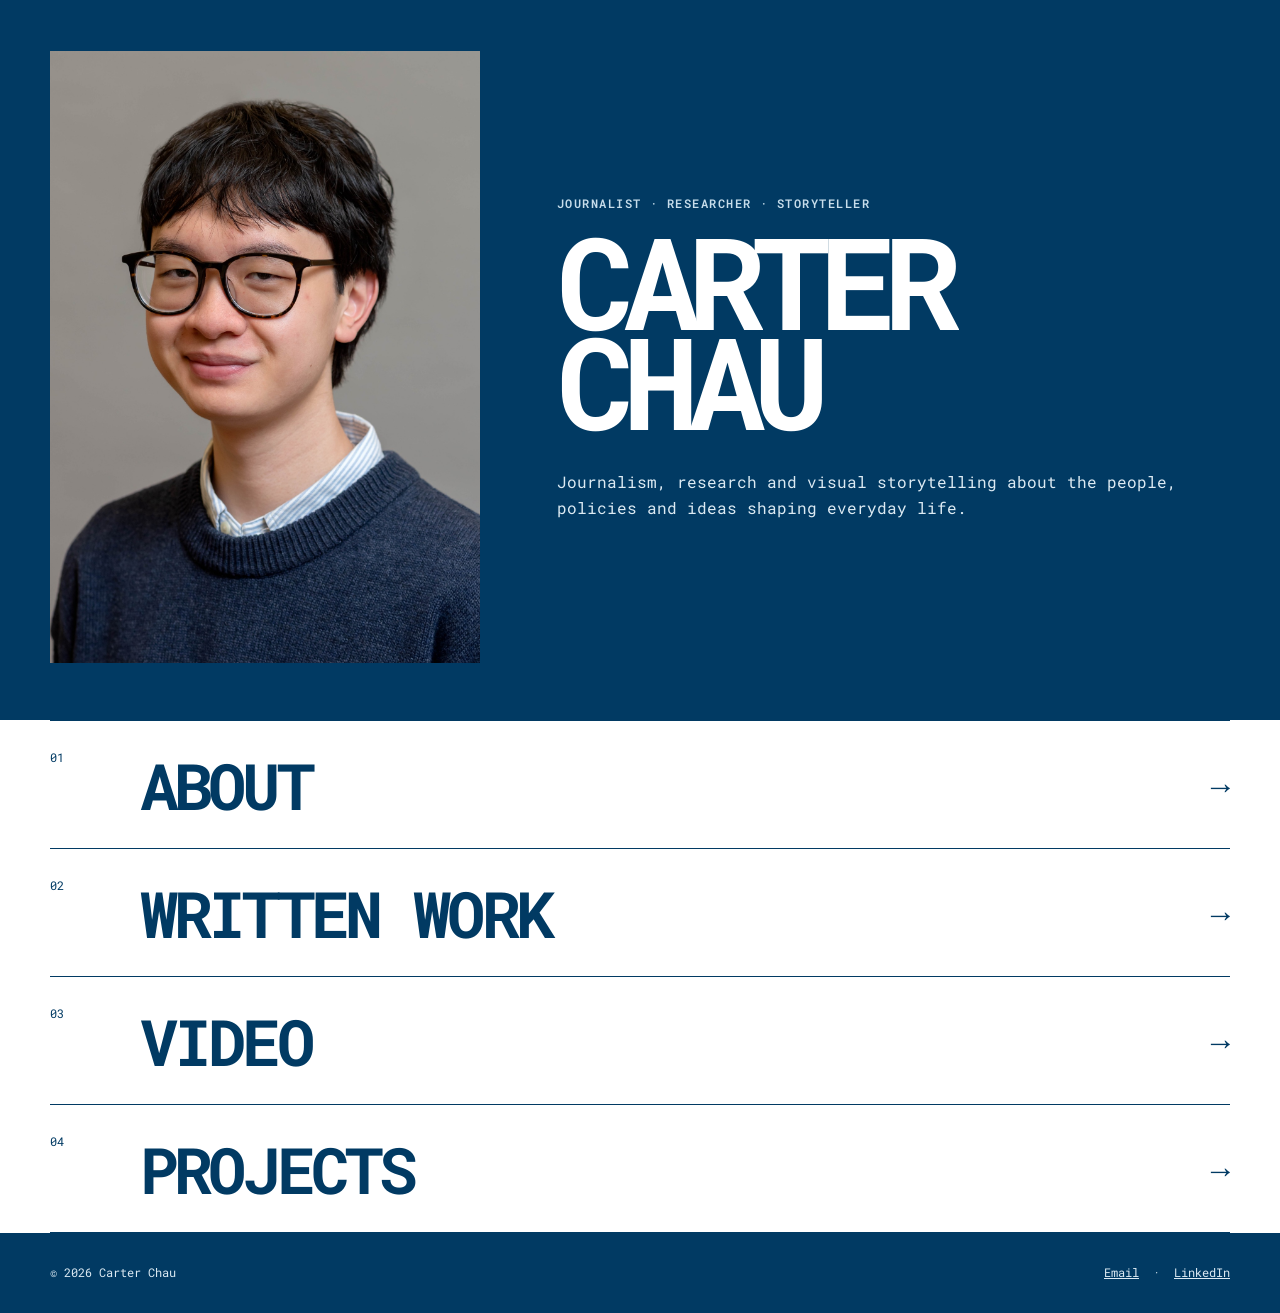
==== index.html @ d9dd0b26 "Add files via upload" ====
<!doctype html><html lang="en"><head><meta charset="utf-8"><meta name="viewport" content="width=device-width,initial-scale=1"><meta name="description" content="Carter Chau — journalism, research, video and visual storytelling."><title>Home | Carter Chau</title><link rel="preconnect" href="https://fonts.googleapis.com"><link rel="preconnect" href="https://fonts.gstatic.com" crossorigin><link href="https://fonts.googleapis.com/css2?family=Roboto+Mono:wght@400;500;600;700&display=swap" rel="stylesheet"><link rel="stylesheet" href="style.css"></head><body class="home-page"><main><section class="home-hero"><div class="wrap home-hero-grid"><div class="home-photo-wrap"><img class="home-headshot" src="assets/headshot.jpg" alt="Portrait of Carter Chau"></div><div class="home-name"><p class="home-kicker">Journalist · Researcher · Storyteller</p><h1><span>CARTER</span><span>CHAU</span></h1><p class="home-intro">Journalism, research and visual storytelling about the people, policies and ideas shaping everyday life.</p></div></div></section><nav class="home-index" aria-label="Explore Carter Chau's portfolio"><div class="wrap"><a href="about.html"><span class="index-num">01</span><span class="index-title">ABOUT</span><span class="index-arrow">→</span></a><a href="written-work.html"><span class="index-num">02</span><span class="index-title">WRITTEN WORK</span><span class="index-arrow">→</span></a><a href="video.html"><span class="index-num">03</span><span class="index-title">VIDEO</span><span class="index-arrow">→</span></a><a href="projects.html"><span class="index-num">04</span><span class="index-title">PROJECTS</span><span class="index-arrow">→</span></a></div></nav></main><footer class="site-footer home-footer"><div class="wrap footer-row"><span>© <span data-year></span> Carter Chau</span><span><a href="mailto:carterchau2028@u.northwestern.edu">Email</a> &nbsp;·&nbsp; <a href="https://www.linkedin.com/in/carter-chau-729b9a282" target="_blank" rel="noopener noreferrer">LinkedIn</a></span></div></footer><script src="script.js"></script></body></html>
---- style.css ----
:root{--blue:#013A63;--blue2:#02578f;--ink:#111820;--muted:#66727b;--line:#ccd7df;--paper:#fff;--wash:#f1f6f9;--max:1180px}*{box-sizing:border-box}html{scroll-behavior:smooth}body{margin:0;background:var(--paper);color:var(--ink);font-family:'Roboto Mono',monospace;line-height:1.6}a{color:inherit}.wrap{width:min(calc(100% - 48px),var(--max));margin:auto}.site-header{border-bottom:1px solid var(--blue);background:#fff;position:sticky;top:0;z-index:10}.nav{min-height:72px;display:flex;align-items:center;justify-content:space-between;gap:30px}.brand{font-weight:700;letter-spacing:-.04em;text-decoration:none;color:var(--blue);font-size:1.25rem}.nav-links{display:flex;gap:25px;flex-wrap:wrap}.nav-links a{text-decoration:none;font-size:.82rem;color:#3d4850}.nav-links a:hover,.nav-links a.active{color:var(--blue);text-decoration:underline;text-underline-offset:6px}main{min-height:70vh}.eyebrow{text-transform:uppercase;letter-spacing:.14em;font-size:.72rem;font-weight:700;color:var(--blue)}h1,h2,h3{font-family:'Roboto Mono',monospace;line-height:1.08;margin-top:0;letter-spacing:-.045em}h1{font-size:clamp(2.7rem,6vw,5.3rem);max-width:900px;margin-bottom:25px;font-weight:700}h2{font-size:clamp(2rem,4vw,3.1rem);font-weight:700}h3{font-size:1.35rem}.hero{padding:96px 0 80px;background:var(--wash)}.dek{font-size:1.12rem;color:#4f5c65;max-width:720px}.section{padding:70px 0;border-top:1px solid var(--blue)}.section-head{display:flex;justify-content:space-between;gap:25px;align-items:end;margin-bottom:35px}.section-head p{max-width:560px;color:var(--muted);margin:0}.text-link{color:var(--blue);font-weight:700;text-decoration:none}.work-list{border-top:2px solid var(--blue)}.work-item{display:grid;grid-template-columns:150px 1fr auto;gap:28px;padding:28px 0;border-bottom:1px solid var(--line);text-decoration:none;align-items:start}.work-item:hover h3{color:var(--blue)}.meta{font-size:.72rem;text-transform:uppercase;letter-spacing:.08em;color:var(--blue)}.work-item h3{margin:0 0 8px}.work-item p{margin:0;color:var(--muted);max-width:720px}.arrow{color:var(--blue);font-size:1.3rem}.prose{font-size:1.03rem;max-width:820px}.prose p{margin:0 0 1.5em}.contact-row{display:flex;gap:12px;flex-wrap:wrap;margin-top:34px}.button{display:inline-block;border:1px solid var(--blue);color:var(--blue);padding:10px 15px;text-decoration:none;font-size:.82rem;font-weight:600}.button:hover{background:var(--blue);color:#fff}.page-head{padding:72px 0 45px;border-bottom:1px solid var(--blue);background:var(--wash)}.page-head h1{font-size:clamp(2.6rem,5vw,4.5rem);margin-bottom:15px;color:var(--blue)}.grid2{display:grid;grid-template-columns:1fr 1fr;gap:34px}.project-card{border-top:4px solid var(--blue);padding-top:20px}.project-card img{width:100%;display:block;margin-bottom:20px;border:1px solid var(--line)}.project-card p{color:var(--muted)}.video-grid{display:grid;grid-template-columns:1.6fr .8fr;gap:38px;align-items:start}.video-frame{width:100%;aspect-ratio:16/9;border:0;background:#111}.short-frame{width:100%;aspect-ratio:9/16;border:0;background:#111;max-height:700px}.article{max-width:760px;margin:0 auto;padding:70px 0}.article h1{font-size:clamp(2.5rem,5vw,4.3rem);color:var(--blue)}.article .byline{border-top:1px solid var(--blue);border-bottom:1px solid var(--blue);padding:15px 0;margin:28px 0 40px;color:var(--muted)}.article-body{font-size:1rem;line-height:1.8}.article-body h2{font-size:1.5rem;margin-top:2.2em}.article-body blockquote{margin:1.5em 0;padding-left:22px;border-left:3px solid var(--blue);font-style:italic}.viz{margin:40px 0}.viz img{width:100%;border:1px solid var(--line)}.viz figcaption{font-size:.8rem;color:var(--muted);margin-top:8px}.site-footer{border-top:1px solid var(--blue);padding:30px 0;margin-top:40px}.footer-row{display:flex;justify-content:space-between;gap:20px;flex-wrap:wrap;color:var(--muted);font-size:.78rem}.footer-row a{color:var(--blue)}
/* Home */.home-page{background:var(--blue);color:#fff}.home-page main{background:#fff;color:var(--ink)}.home-hero{padding:42px 0 48px;background:var(--blue);color:#fff}.home-hero-grid{display:grid;grid-template-columns:minmax(300px,.78fr) 1.22fr;gap:clamp(35px,6vw,90px);align-items:center;min-height:70vh}.home-photo-wrap{height:min(68vh,720px);min-height:480px;overflow:hidden;background:#dce6ed}.home-headshot{width:100%;height:100%;display:block;object-fit:cover;object-position:center 22%}.home-name h1{font-size:clamp(5rem,10vw,10.5rem);line-height:.78;letter-spacing:-.09em;margin:18px 0 38px;color:#fff}.home-name h1 span{display:block}.home-kicker{text-transform:uppercase;letter-spacing:.12em;font-size:.76rem;font-weight:600;margin:0;color:#c7ddeb}.home-intro{font-size:clamp(.9rem,1.25vw,1.08rem);max-width:620px;margin:0;color:#dceaf3}.home-index{background:#fff}.home-index .wrap{border-top:1px solid var(--blue)}.home-index a{display:grid;grid-template-columns:70px 1fr auto;align-items:center;gap:20px;min-height:128px;border-bottom:1px solid var(--blue);text-decoration:none;color:var(--blue);transition:background .18s ease,color .18s ease,padding .18s ease}.home-index a:hover{background:var(--blue);color:#fff;padding-left:22px;padding-right:22px}.index-num{font-size:.72rem;align-self:start;padding-top:28px}.index-title{font-size:clamp(2.1rem,5vw,5rem);font-weight:700;letter-spacing:-.06em;line-height:1}.index-arrow{font-size:2rem}.home-footer{margin-top:0;background:var(--blue);border-top:0;color:#dceaf3}.home-footer .footer-row,.home-footer a{color:#dceaf3}
/* About */.about-intro{padding:82px 0 76px;background:var(--wash);border-bottom:1px solid var(--blue)}.about-copy{display:grid;grid-template-columns:minmax(180px,.45fr) 1fr;column-gap:70px}.about-copy .eyebrow{grid-column:1}.about-copy h1{grid-column:1;margin-top:10px;color:var(--blue);font-size:clamp(3rem,6vw,5.7rem)}.about-copy .prose,.about-copy .contact-row{grid-column:2}.about-copy .prose{grid-row:1 / span 2;padding-top:3px}.about-life{padding:72px 0 90px}.collage-heading{display:flex;align-items:center;gap:22px;margin-bottom:35px}.collage-rule{height:1px;background:var(--blue);flex:1}.photo-collage{display:grid;grid-template-columns:1.05fr .95fr 1.15fr;grid-template-rows:340px 390px;gap:18px}.collage-photo{margin:0;overflow:hidden;background:var(--wash)}.collage-photo img{width:100%;height:100%;object-fit:cover;display:block;transition:transform .35s ease}.collage-photo:hover img{transform:scale(1.018)}.collage-a{grid-column:1;grid-row:1 / span 2}.collage-a img{object-position:center 28%}.collage-b{grid-column:2 / span 2;grid-row:1}.collage-b img{object-position:center 45%}.collage-c{grid-column:2;grid-row:2}.collage-c img{object-position:center 35%}.collage-d{grid-column:3;grid-row:2}.collage-d img{object-position:center 35%}
@media(max-width:800px){.wrap{width:min(calc(100% - 28px),var(--max))}.nav{align-items:flex-start;padding:18px 0;flex-direction:column;gap:12px}.site-header{position:static}.nav-links{gap:14px 18px}.hero{padding:65px 0}.work-item{grid-template-columns:1fr;gap:8px}.arrow{display:none}.grid2,.video-grid{grid-template-columns:1fr;gap:38px}.section-head{display:block}.section-head p{margin-top:12px}.short-frame{max-width:390px}.home-hero{padding:28px 0 38px}.home-hero-grid{grid-template-columns:1fr;gap:28px;min-height:auto}.home-photo-wrap{height:55vh;min-height:390px}.home-name h1{font-size:clamp(4.2rem,20vw,7rem);margin:15px 0 26px}.home-index a{grid-template-columns:42px 1fr auto;min-height:100px}.index-num{padding-top:20px}.about-copy{display:block}.about-copy .prose{padding-top:10px}.photo-collage{grid-template-columns:1fr 1fr;grid-template-rows:390px 240px 340px}.collage-a{grid-column:1;grid-row:1}.collage-b{grid-column:1 / span 2;grid-row:2}.collage-c{grid-column:2;grid-row:1}.collage-d{grid-column:1 / span 2;grid-row:3}}
@media(max-width:520px){.photo-collage{display:flex;flex-direction:column}.collage-photo{height:330px}.collage-b{height:220px}.home-index a:hover{padding-left:10px;padding-right:10px}.index-title{font-size:2rem}.about-intro{padding:55px 0}}
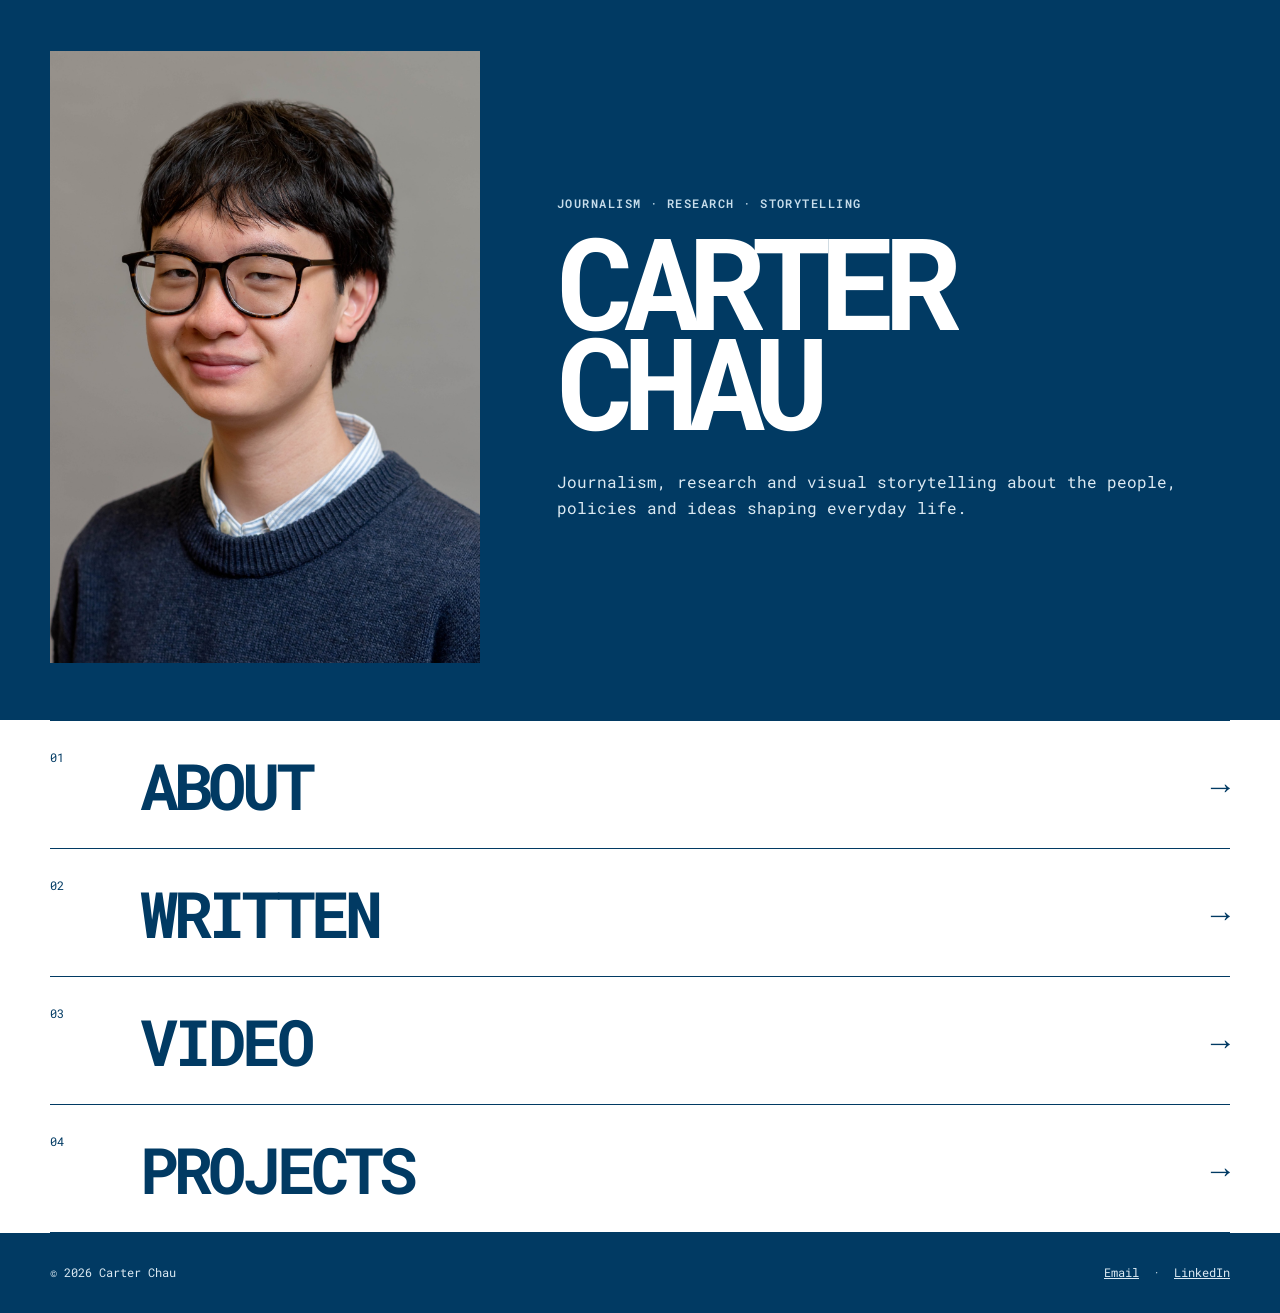
==== commit cdfb2b39: "Updated portfolio website" ====
--- a/index.html
+++ b/index.html
@@ -1 +1 @@
-<!doctype html><html lang="en"><head><meta charset="utf-8"><meta name="viewport" content="width=device-width,initial-scale=1"><meta name="description" content="Carter Chau — journalism, research, video and visual storytelling."><title>Home | Carter Chau</title><link rel="preconnect" href="https://fonts.googleapis.com"><link rel="preconnect" href="https://fonts.gstatic.com" crossorigin><link href="https://fonts.googleapis.com/css2?family=Roboto+Mono:wght@400;500;600;700&display=swap" rel="stylesheet"><link rel="stylesheet" href="style.css"></head><body class="home-page"><main><section class="home-hero"><div class="wrap home-hero-grid"><div class="home-photo-wrap"><img class="home-headshot" src="assets/headshot.jpg" alt="Portrait of Carter Chau"></div><div class="home-name"><p class="home-kicker">Journalist · Researcher · Storyteller</p><h1><span>CARTER</span><span>CHAU</span></h1><p class="home-intro">Journalism, research and visual storytelling about the people, policies and ideas shaping everyday life.</p></div></div></section><nav class="home-index" aria-label="Explore Carter Chau's portfolio"><div class="wrap"><a href="about.html"><span class="index-num">01</span><span class="index-title">ABOUT</span><span class="index-arrow">→</span></a><a href="written-work.html"><span class="index-num">02</span><span class="index-title">WRITTEN WORK</span><span class="index-arrow">→</span></a><a href="video.html"><span class="index-num">03</span><span class="index-title">VIDEO</span><span class="index-arrow">→</span></a><a href="projects.html"><span class="index-num">04</span><span class="index-title">PROJECTS</span><span class="index-arrow">→</span></a></div></nav></main><footer class="site-footer home-footer"><div class="wrap footer-row"><span>© <span data-year></span> Carter Chau</span><span><a href="mailto:carterchau2028@u.northwestern.edu">Email</a> &nbsp;·&nbsp; <a href="https://www.linkedin.com/in/carter-chau-729b9a282" target="_blank" rel="noopener noreferrer">LinkedIn</a></span></div></footer><script src="script.js"></script></body></html>
+<!doctype html><html lang="en"><head><meta charset="utf-8"><meta name="viewport" content="width=device-width,initial-scale=1"><meta name="description" content="Carter Chau — journalism, research, video and visual storytelling."><title>Home | Carter Chau</title><link rel="preconnect" href="https://fonts.googleapis.com"><link rel="preconnect" href="https://fonts.gstatic.com" crossorigin><link href="https://fonts.googleapis.com/css2?family=Roboto+Mono:wght@400;500;600;700&display=swap" rel="stylesheet"><link rel="stylesheet" href="style.css"></head><body class="home-page"><main><section class="home-hero"><div class="wrap home-hero-grid"><div class="home-photo-wrap"><img class="home-headshot" src="assets/headshot.jpg" alt="Portrait of Carter Chau"></div><div class="home-name"><p class="home-kicker">JOURNALISM · RESEARCH · STORYTELLING</p><h1><span>CARTER</span><span>CHAU</span></h1><p class="home-intro">Journalism, research and visual storytelling about the people, policies and ideas shaping everyday life.</p></div></div></section><nav class="home-index" aria-label="Explore Carter Chau's portfolio"><div class="wrap"><a href="about.html"><span class="index-num">01</span><span class="index-title">ABOUT</span><span class="index-arrow">→</span></a><a href="written-work.html"><span class="index-num">02</span><span class="index-title">WRITTEN</span><span class="index-arrow">→</span></a><a href="video.html"><span class="index-num">03</span><span class="index-title">VIDEO</span><span class="index-arrow">→</span></a><a href="projects.html"><span class="index-num">04</span><span class="index-title">PROJECTS</span><span class="index-arrow">→</span></a></div></nav></main><footer class="site-footer home-footer"><div class="wrap footer-row"><span>© <span data-year></span> Carter Chau</span><span><a href="mailto:carterchau2028@u.northwestern.edu">Email</a> &nbsp;·&nbsp; <a href="https://www.linkedin.com/in/carter-chau-729b9a282" target="_blank" rel="noopener noreferrer">LinkedIn</a></span></div></footer><script src="script.js"></script></body></html>
--- a/style.css
+++ b/style.css
@@ -3,3 +3,9 @@
 /* About */.about-intro{padding:82px 0 76px;background:var(--wash);border-bottom:1px solid var(--blue)}.about-copy{display:grid;grid-template-columns:minmax(180px,.45fr) 1fr;column-gap:70px}.about-copy .eyebrow{grid-column:1}.about-copy h1{grid-column:1;margin-top:10px;color:var(--blue);font-size:clamp(3rem,6vw,5.7rem)}.about-copy .prose,.about-copy .contact-row{grid-column:2}.about-copy .prose{grid-row:1 / span 2;padding-top:3px}.about-life{padding:72px 0 90px}.collage-heading{display:flex;align-items:center;gap:22px;margin-bottom:35px}.collage-rule{height:1px;background:var(--blue);flex:1}.photo-collage{display:grid;grid-template-columns:1.05fr .95fr 1.15fr;grid-template-rows:340px 390px;gap:18px}.collage-photo{margin:0;overflow:hidden;background:var(--wash)}.collage-photo img{width:100%;height:100%;object-fit:cover;display:block;transition:transform .35s ease}.collage-photo:hover img{transform:scale(1.018)}.collage-a{grid-column:1;grid-row:1 / span 2}.collage-a img{object-position:center 28%}.collage-b{grid-column:2 / span 2;grid-row:1}.collage-b img{object-position:center 45%}.collage-c{grid-column:2;grid-row:2}.collage-c img{object-position:center 35%}.collage-d{grid-column:3;grid-row:2}.collage-d img{object-position:center 35%}
 @media(max-width:800px){.wrap{width:min(calc(100% - 28px),var(--max))}.nav{align-items:flex-start;padding:18px 0;flex-direction:column;gap:12px}.site-header{position:static}.nav-links{gap:14px 18px}.hero{padding:65px 0}.work-item{grid-template-columns:1fr;gap:8px}.arrow{display:none}.grid2,.video-grid{grid-template-columns:1fr;gap:38px}.section-head{display:block}.section-head p{margin-top:12px}.short-frame{max-width:390px}.home-hero{padding:28px 0 38px}.home-hero-grid{grid-template-columns:1fr;gap:28px;min-height:auto}.home-photo-wrap{height:55vh;min-height:390px}.home-name h1{font-size:clamp(4.2rem,20vw,7rem);margin:15px 0 26px}.home-index a{grid-template-columns:42px 1fr auto;min-height:100px}.index-num{padding-top:20px}.about-copy{display:block}.about-copy .prose{padding-top:10px}.photo-collage{grid-template-columns:1fr 1fr;grid-template-rows:390px 240px 340px}.collage-a{grid-column:1;grid-row:1}.collage-b{grid-column:1 / span 2;grid-row:2}.collage-c{grid-column:2;grid-row:1}.collage-d{grid-column:1 / span 2;grid-row:3}}
 @media(max-width:520px){.photo-collage{display:flex;flex-direction:column}.collage-photo{height:330px}.collage-b{height:220px}.home-index a:hover{padding-left:10px;padding-right:10px}.index-title{font-size:2rem}.about-intro{padding:55px 0}}
+
+/* Jeremy Lin research feature */
+.lin-preview{display:flex;flex-direction:column;justify-content:space-between;min-height:230px;padding:25px;background:#013a63;color:#fff;text-decoration:none;overflow:hidden;transition:background .2s ease}.lin-preview:hover{background:#075789;color:#fff}.lin-preview-small,.lin-preview-bottom{font-size:11px;letter-spacing:.12em;font-weight:600}.lin-preview strong{font-size:clamp(36px,5vw,66px);line-height:1;font-weight:700;letter-spacing:-.08em}.lin-preview-dot{color:#a7c5e4}.paper-frame{border:1px solid #d9e2eb;background:#f3f6f9;margin:25px 0}.paper-frame iframe{display:block;width:100%;height:min(75vh,850px);border:0}@media(max-width:600px){.lin-preview{min-height:190px}.paper-frame iframe{height:520px}}
+
+/* Jeremy Lin TIME cover project feature */
+.lin-cover-link{display:block;text-decoration:none;background:#013a63;text-align:center;padding:18px;margin-bottom:18px}.lin-cover-link img{display:block;width:auto;max-width:100%;height:380px;object-fit:contain;margin:0 auto;border:0}.lin-cover-link:hover{background:#02578f}.lin-feature-image{margin:0 auto 36px;max-width:520px;text-align:center}.lin-feature-image img{display:block;max-width:100%;height:auto;margin:0 auto;border:1px solid #ccd7df}.lin-feature-image figcaption{margin-top:10px;color:#66727b;font-size:.73rem;line-height:1.5}@media(max-width:600px){.lin-cover-link img{height:290px}}
